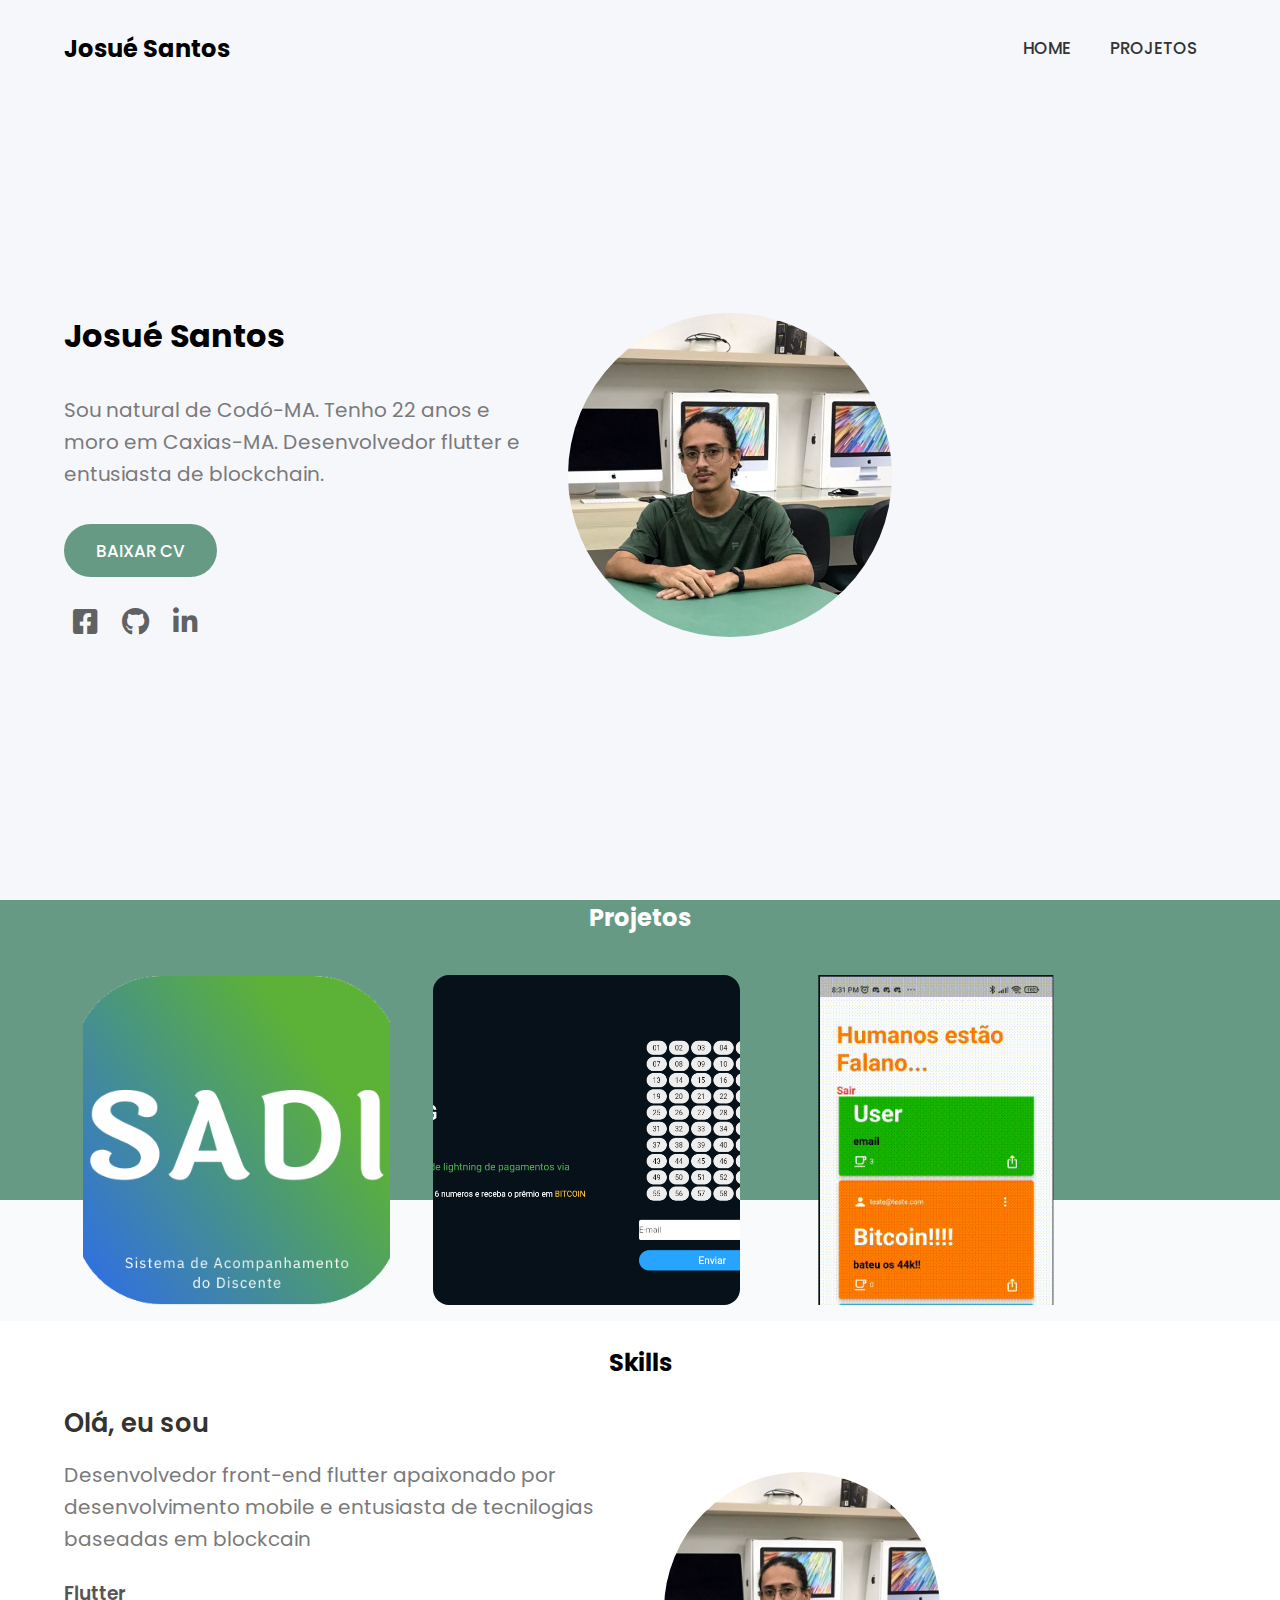
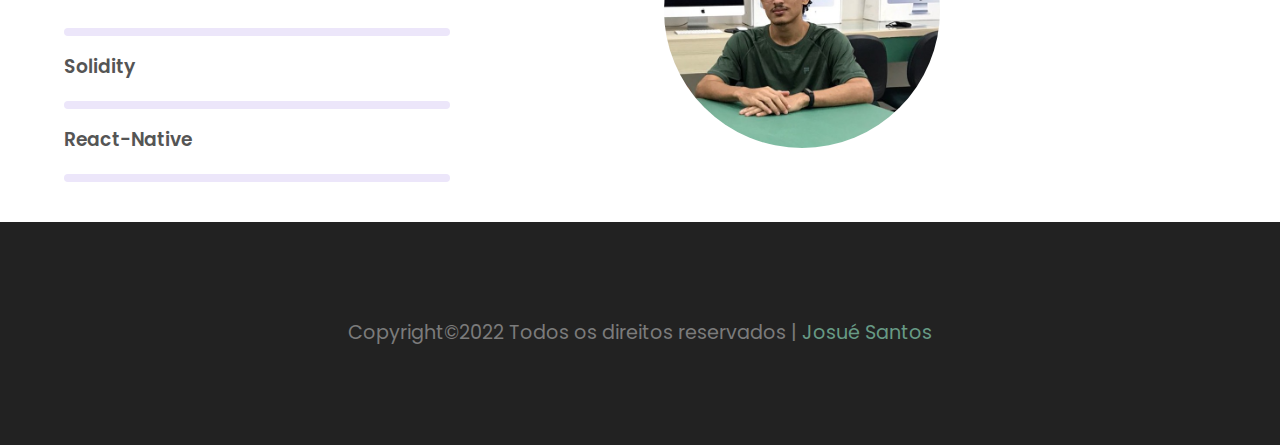
==== portifolio/index.html @ 4d127fe7 "portifolio" ====
<!DOCTYPE html>

<html lang="pt-br">

<head>
  <meta charset="UTF-8" />
  <meta name="viewport" content="width=device-width, initial-scale=1.0" />
  <title>Josué Santos</title>
  <link rel="stylesheet" href="https://cdnjs.cloudflare.com/ajax/libs/font-awesome/5.15.1/css/all.min.css" />
  <link rel="stylesheet" href="https://unpkg.com/swiper/swiper-bundle.min.css" />
  <link rel="stylesheet" href="./css/style.css" />
</head>

<body>
  <main>
    <header id="header">
      <nav>
        <div class="container">
          <div>
            <h2><span>Josué Santos</span></h2>
          </div>

          <div class="links">
            <ul>
              <li>
                <a href="#header">Home</a>
              </li>
              <li>
                <a href="#projetos">Projetos</a>
              </li>
            </ul>
          </div>
        </div>
      </nav>

      <div class="header-content">
        <div class="container grid-2">
          <div class="column-1">
            <h1 class="header-title">Josué Santos</h1>
            <p class="text">
              Sou natural de Codó-MA. Tenho 22 anos e
              moro em Caxias-MA. Desenvolvedor flutter e entusiasta de blockchain.
            </p>
            <a href="#" class="btn">Baixar CV</a>
            <div class="social">
              <a href="https://www.facebook.com/j.santosk8/"><i class="fab fa-facebook-square"></i></a>
              <a href="https://github.com/orcus69/"><i class="fab fa-github"></i></a>
              <a href="https://www.linkedin.com/in/josuessantos/"><i class="fab fa-linkedin-in"></i></a>
          </div>
          </div>

          <div class="column-2">
            <img src="./img/eu.png" style = " border-radius: 50%;" alt="" />
          </div>
        </div>
      </div>
    </header>
    <section class="portfolio section" id="projetos">
      <div class="background-bg">

      </div>

      <div class="container">
        <div class="section-header">
          <h2 class="title">Projetos</h2>
        </div>



        <div class="grid">
          <div class="grid-item">
            <div class="gallery-image">
              
              <img src="./img/portfolio/port1.png" alt="" />
              <div class="img-overlay">
                <a style="color: white;" href="https://github.com/orcus69/sisAcomp">
                  <div class="img-description">
                    <h3>SADI</h3>
                    <h5>Sistema de Acompanhamento do Discente</h5>
                  </div>
                </a>
              </div>
            </div>
          </div>
          <div class="grid-item">
            <div class="gallery-image">
              <img src="./img/portfolio/port2.png" alt="" />
              <div class="img-overlay">
                <a style="color: white;" href="https://github.com/orcus69/lightning_lotery">
                  <div class="img-description">
                    <h3>Lightning Loterry</h3>
                    <h5>Loteria baseado na Lightning Network</h5>
                  </div>
                </a>
              </div>
            </div>
          </div>
          <div class="grid-item">
            <div class="gallery-image">
              <img src="./img/portfolio/port3.png" alt="" />
              <div class="img-overlay">
                <a style="color: white;" href="https://github.com/orcus69/humanTalk-Flutter">
                  <div class="img-description">
                    <h3>Human Talk</h3>
                    <h5>Rede social baseado no tumblr</h5>
                  </div>
                </a>
              </div>
            </div>
          </div>
        </div>
      </div>
    </section>

    <section class="about section" id="about">
      <div class="container">
        <div class="section-header">
          <h2 class="title">Skills</h2>
        </div>

        <div class="section-body grid-2">
          <div class="column-1">
            <h3 class="title-sm">Olá, eu sou</h3>
            <p class="text">
              Desenvolvedor front-end flutter apaixonado por desenvolvimento mobile e entusiasta de tecnilogias baseadas
              em blockcain
            </p>
            <div class="skills">
              <div class="skill">
                <h3 class="skill-title">Flutter</h3>
                <div class="skill-bar">
                  <div class="skill-progress" data-progress="80%"></div>
                </div>
              </div>
              <div class="skill">
                <h3 class="skill-title">Solidity</h3>
                <div class="skill-bar">
                  <div class="skill-progress" data-progress="20%"></div>
                </div>
              </div>
              <div class="skill">
                <h3 class="skill-title">React-Native</h3>
                <div class="skill-bar">
                  <div class="skill-progress" data-progress="50%"></div>
                </div>
              </div>
            </div>
          </div>

          <div class="column-2">
            <img src="./img/eu.png" style = " border-radius: 50%;" class="z-index" alt="" />
          </div>
        </div>
      </div>
    </section>
  </main>

  <footer class="footer">
      <center class="copyright">
        <p class="text">
          Copyright&copy;2022 Todos os direitos reservados | <span>Josué Santos</span>
        </p>
      </center>
  </footer>
</body>

</html>
---- portifolio/css/style.css ----
@import url("https://fonts.googleapis.com/css2?family=Poppins:wght@100;200;300;400;500;600;700;800;900&display=swap");

:root {
  --dark-one: #333;
  --dark-two: #7a7a7a;
  --main-color: #679a85;
  --light-one: #fff;
  --light-two: #f9fafb;
  --light-three: #f6f7fb;
}

/* Genral Styles */

*,
*::before,
*::after {
  margin: 0;
  padding: 0;
  box-sizing: border-box;
}

html {
  scroll-behavior: smooth;
}

body,
button,
input,
textarea {
  font-family: "Poppins", sans-serif;
}

a {
  text-decoration: none;
}

ul {
  list-style: none;
}

img {
  width: 50%;
}

.container {
  position: relative;
  z-index: 5;
  max-width: 92rem;
  padding: 0 4rem;
  margin: 0 auto;
}

.stop-scrolling {
  height: 100%;
  overflow: hidden;
}

.grid-2 {
  display: grid;
  grid-template-columns: repeat(2, 1fr);
  align-items: center;
  justify-content: center;
}

.text {
  font-size: 1.25rem;
  color: var(--dark-two);
  line-height: 1.6;
}

.column-1 {
  margin-right: 1.5rem;
}

.column-2 {
  margin-left: 1.5rem;
}

.image {
  position: relative;
  display: flex;
  align-items: center;
  justify-content: center;
  
}

.z-index {
  position: relative;
  z-index: 2;
}

.section-header {
  text-align: center;
  margin-bottom: 1.5rem;
}


.section-header .text {
  max-width: 600px;
  margin: 0 auto;
}

.title-sm {
  color: var(--dark-one);
  font-weight: 600;
  font-size: 1.6rem;
}

.btn {
  display: inline-block;
  padding: 0.85rem 2rem;
  background-color: var(--main-color);
  color: var(--light-one);
  border-radius: 2rem;
  font-size: 1.05rem;
  text-transform: uppercase;
  font-weight: 500;
  transition: 0.3s;
}

.btn:hover {
  background-color: #6b44e0;
}

.btn.small {
  padding: 0.7rem 1.8rem;
  font-size: 1rem;
}

/* End Genral Styles */

/* Header */

header {
  width: 100%;
  background-color: var(--light-three);
  overflow: hidden;
  position: relative;
}

nav {
  width: 100%;
  position: relative;
  z-index: 50;
}

nav .container {
  display: flex;
  justify-content: space-between;
  height: 6rem;
  align-items: center;
}

.links ul {
  display: flex;
}

.links a {
  display: inline-block;
  padding: 0.9rem 1.2rem;
  color: var(--dark-one);
  font-size: 1.05rem;
  text-transform: uppercase;
  font-weight: 500;
  line-height: 1;
  transition: 0.3s;
}

.links a.active {
  background-color: var(--main-color);
  color: var(--light-one);
  border-radius: 2rem;
  font-size: 1rem;
  padding: 0.9rem 2.1rem;
  margin-left: 1rem;
}

.links a:hover {
  color: var(--main-color);
}

.links a.active:hover {
  color: var(--light-one);
  background-color: #6b44e0;
}

.header-content .container.grid-2 {
  grid-template-columns: 2.5fr 3.5fr;
  min-height: calc(100vh - 6rem);
  padding-bottom: 2.5rem;
  text-align: left;
}

.header-content .text {
  margin: 2.15rem 0;
}

/* Portfolio */

.portfolio {
  position: relative;
  width: 100%;
  background-color: var(--light-two);
}

.background-bg {
  position: absolute;
  width: 100%;
  height: 300px;
  top: 0;
  left: 0;
  background-color: var(--main-color);
}

.portfolio .title,
.portfolio .title:before {
  color: var(--light-one);
}

.portfolio .title:after {
  background-color: var(--light-one);
}


.grid {
  width: 100%;
  margin: 1.5rem 0;
}

.grid-item {
  width: 30%;
  height: 30%;
  padding: 1rem 1.2rem;
  display: inline-flex;
  justify-content: center;
}

.gallery-image {
  position: relative;
  overflow: hidden;
  border-radius: 16px;
  height: 330px;
  width: 100%;
  cursor: pointer;
}

.gallery-image img {
  position: absolute;
  height: 100%;
  width: initial;
  top: 50%;
  left: 50%;
  transform: translate(-50%, -50%);
  transform-origin: center;
  transition: 0.5s;
}

.gallery-image .img-overlay {
  position: absolute;
  width: 100%;
  height: 100%;
  top: 0;
  left: 0;
  z-index: 2;
  color: var(--light-one);
  background-color: rgba(109, 168, 133, 0.55);
  display: flex;
  flex-direction: column;
  align-items: center;
  justify-content: flex-end;
  padding: 2rem 3.2rem;
  opacity: 0;
  transition: 0.5s;
}

.img-description {
  width: 100%;
}

.gallery-image:hover .img-overlay {
  opacity: 1;
}

.gallery-image:hover img {
  transform: translate(-50%, -50%) scale(1.1);
}

/* End Portfolio */

/* About */

.about {
  overflow: hidden;
}

.about img {
  max-width: 400px;
}

.about .text {
  margin-top: 1rem;
}

.skills {
  margin: 1.5rem 0 2.5rem 0;
}

.skill {
  margin: 1rem 0;
}

.skill-title {
  color: #555;
  font-weight: 600;
  margin-bottom: 20px;
}

.skill-bar {
  width: 70%;
  height: 8px;
  border-radius: 4px;
  background-color: #ece6fa;
  position: relative;
  overflow: hidden;
}

.skill-progress {
  position: absolute;
  height: 100%;
  width: 0%;
  top: 0;
  left: 0;
  background-color: var(--main-color);
  transition: 1s;
}

.about .column-1 {
  position: relative;
}
/* End About */

/* Footer */

.footer {
  background-color: #222;
  padding: 6rem 0;
}

.copyright .text {
  color: #7b7b7b;
  font-size: 1.2rem;
  display: inline-block;
  text-align: center;
}

.copyright .text span {
  color: var(--main-color);
  cursor: pointer;
}

.social{
  margin-left: 2%;
  margin-top: 25px;
}
.social a{
  font-size: 28px;
  color: #606163;
  margin-right: 20px;
}
.social a:hover{
  color: #ff4321;
}
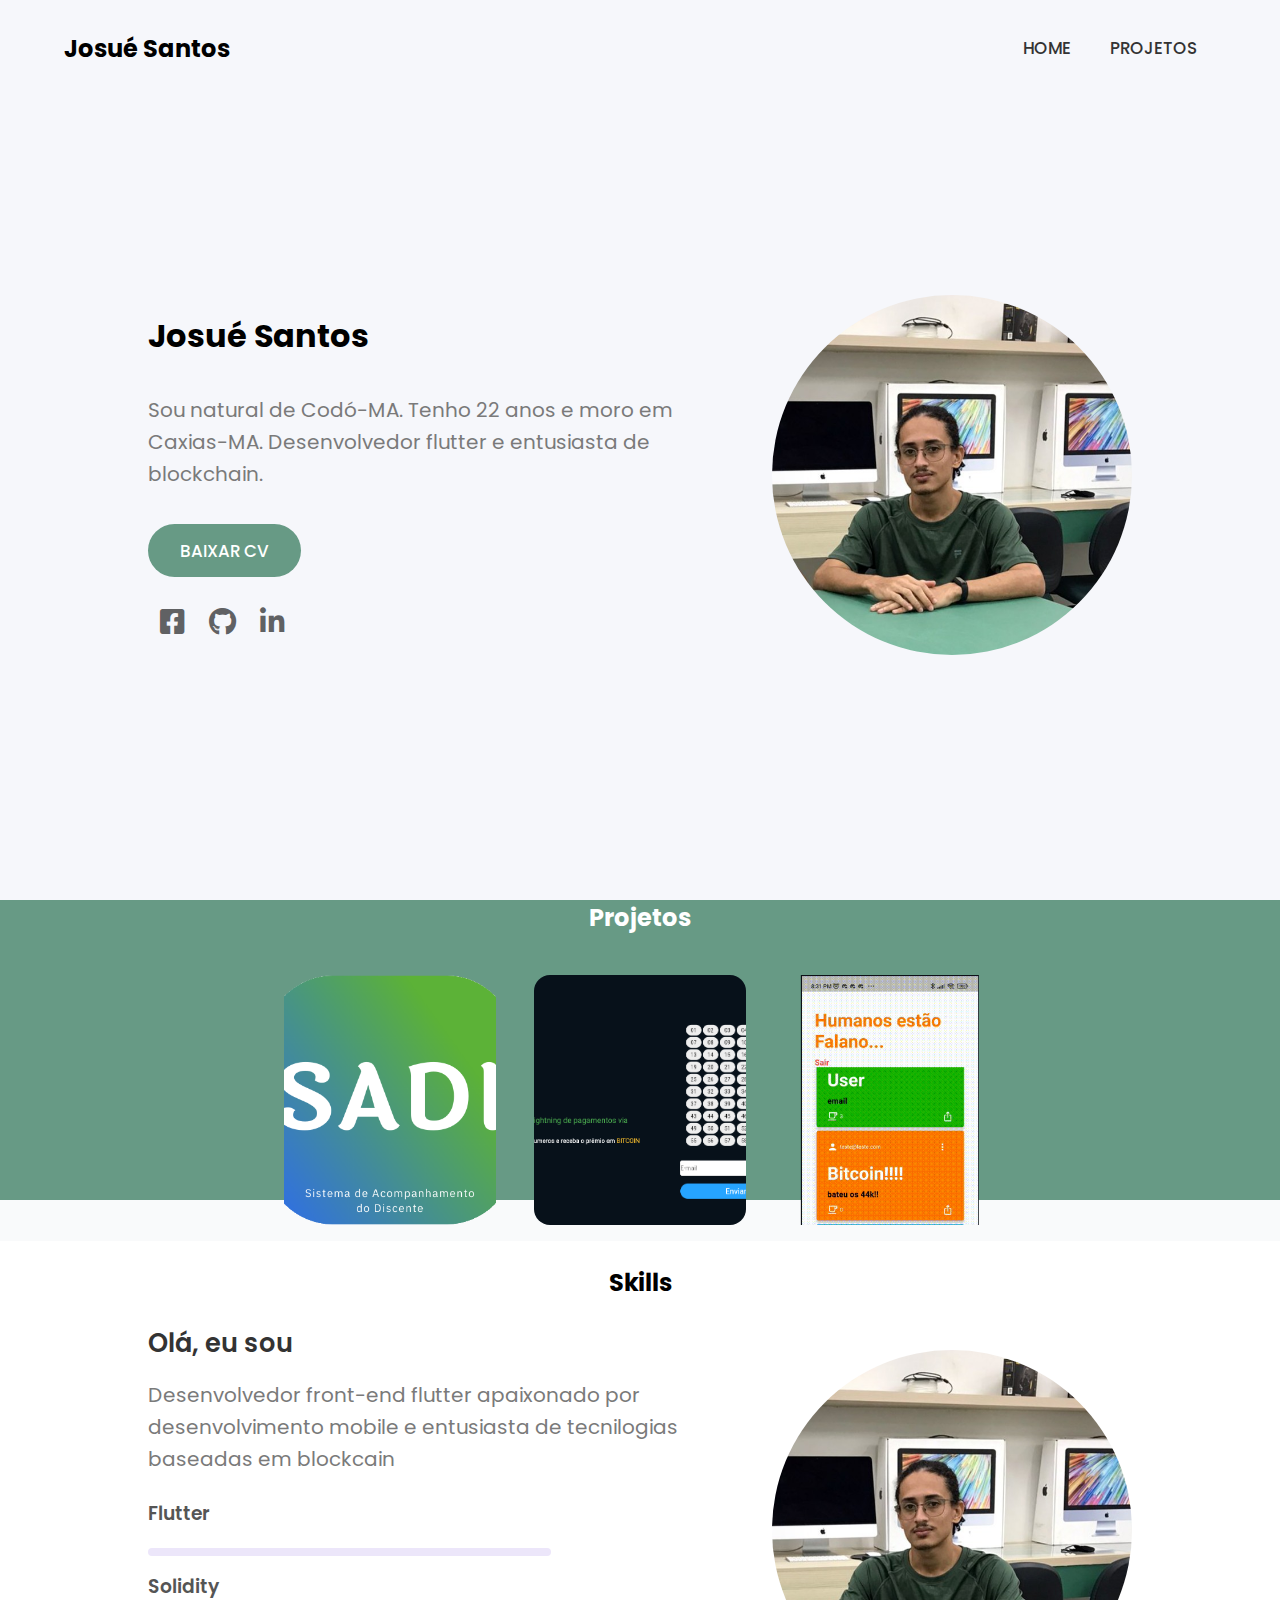
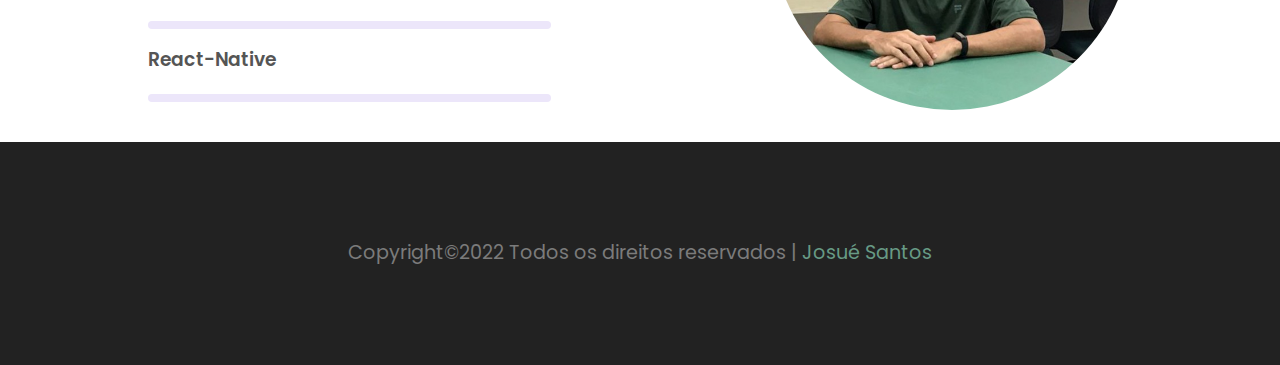
==== commit b40791c6: "responsive-wrapper" ====
--- a/portifolio/index.html
+++ b/portifolio/index.html
@@ -36,7 +36,7 @@
       <div class="header-content">
         <div class="container grid-2">
           <div class="column-1">
-            <h1 class="header-title">Josué Santos</h1>
+            <h1 class="">Josué Santos</h1>
             <p class="text">
               Sou natural de Codó-MA. Tenho 22 anos e
               moro em Caxias-MA. Desenvolvedor flutter e entusiasta de blockchain.
@@ -46,11 +46,11 @@
               <a href="https://www.facebook.com/j.santosk8/"><i class="fab fa-facebook-square"></i></a>
               <a href="https://github.com/orcus69/"><i class="fab fa-github"></i></a>
               <a href="https://www.linkedin.com/in/josuessantos/"><i class="fab fa-linkedin-in"></i></a>
-          </div>
+            </div>
           </div>
 
           <div class="column-2">
-            <img src="./img/eu.png" style = " border-radius: 50%;" alt="" />
+            <img src="./img/eu.png" style=" border-radius: 50%;" alt="" />
           </div>
         </div>
       </div>
@@ -70,7 +70,7 @@
         <div class="grid">
           <div class="grid-item">
             <div class="gallery-image">
-              
+
               <img src="./img/portfolio/port1.png" alt="" />
               <div class="img-overlay">
                 <a style="color: white;" href="https://github.com/orcus69/sisAcomp">
@@ -148,7 +148,7 @@
           </div>
 
           <div class="column-2">
-            <img src="./img/eu.png" style = " border-radius: 50%;" class="z-index" alt="" />
+            <img src="./img/eu.png" style=" border-radius: 50%;" class="z-index" alt="" />
           </div>
         </div>
       </div>
@@ -156,11 +156,11 @@
   </main>
 
   <footer class="footer">
-      <center class="copyright">
-        <p class="text">
-          Copyright&copy;2022 Todos os direitos reservados | <span>Josué Santos</span>
-        </p>
-      </center>
+    <center class="copyright">
+      <p class="text">
+        Copyright&copy;2022 Todos os direitos reservados | <span>Josué Santos</span>
+      </p>
+    </center>
   </footer>
 </body>
 
--- a/portifolio/css/style.css
+++ b/portifolio/css/style.css
@@ -39,7 +39,7 @@
 }
 
 img {
-  width: 50%;
+  width: 360px;
 }
 
 .container {
@@ -56,7 +56,8 @@
 }
 
 .grid-2 {
-  display: grid;
+  display: flex;
+  flex-wrap: wrap;
   grid-template-columns: repeat(2, 1fr);
   align-items: center;
   justify-content: center;
@@ -70,10 +71,12 @@
 
 .column-1 {
   margin-right: 1.5rem;
+  max-width: 50%;
 }
 
 .column-2 {
   margin-left: 1.5rem;
+  position: relative;
 }
 
 .image {
@@ -189,6 +192,8 @@
   min-height: calc(100vh - 6rem);
   padding-bottom: 2.5rem;
   text-align: left;
+  display: flex;
+  flex-wrap: wrap-reverse;
 }
 
 .header-content .text {
@@ -225,21 +230,24 @@
 .grid {
   width: 100%;
   margin: 1.5rem 0;
+  display: flex;
+  flex-wrap: wrap;
+  justify-content: center;
+  
 }
 
 .grid-item {
-  width: 30%;
-  height: 30%;
+  width: 250px;
   padding: 1rem 1.2rem;
-  display: inline-flex;
-  justify-content: center;
+  justify-items: start;
+  
 }
 
 .gallery-image {
   position: relative;
   overflow: hidden;
   border-radius: 16px;
-  height: 330px;
+  height: 250px;
   width: 100%;
   cursor: pointer;
 }
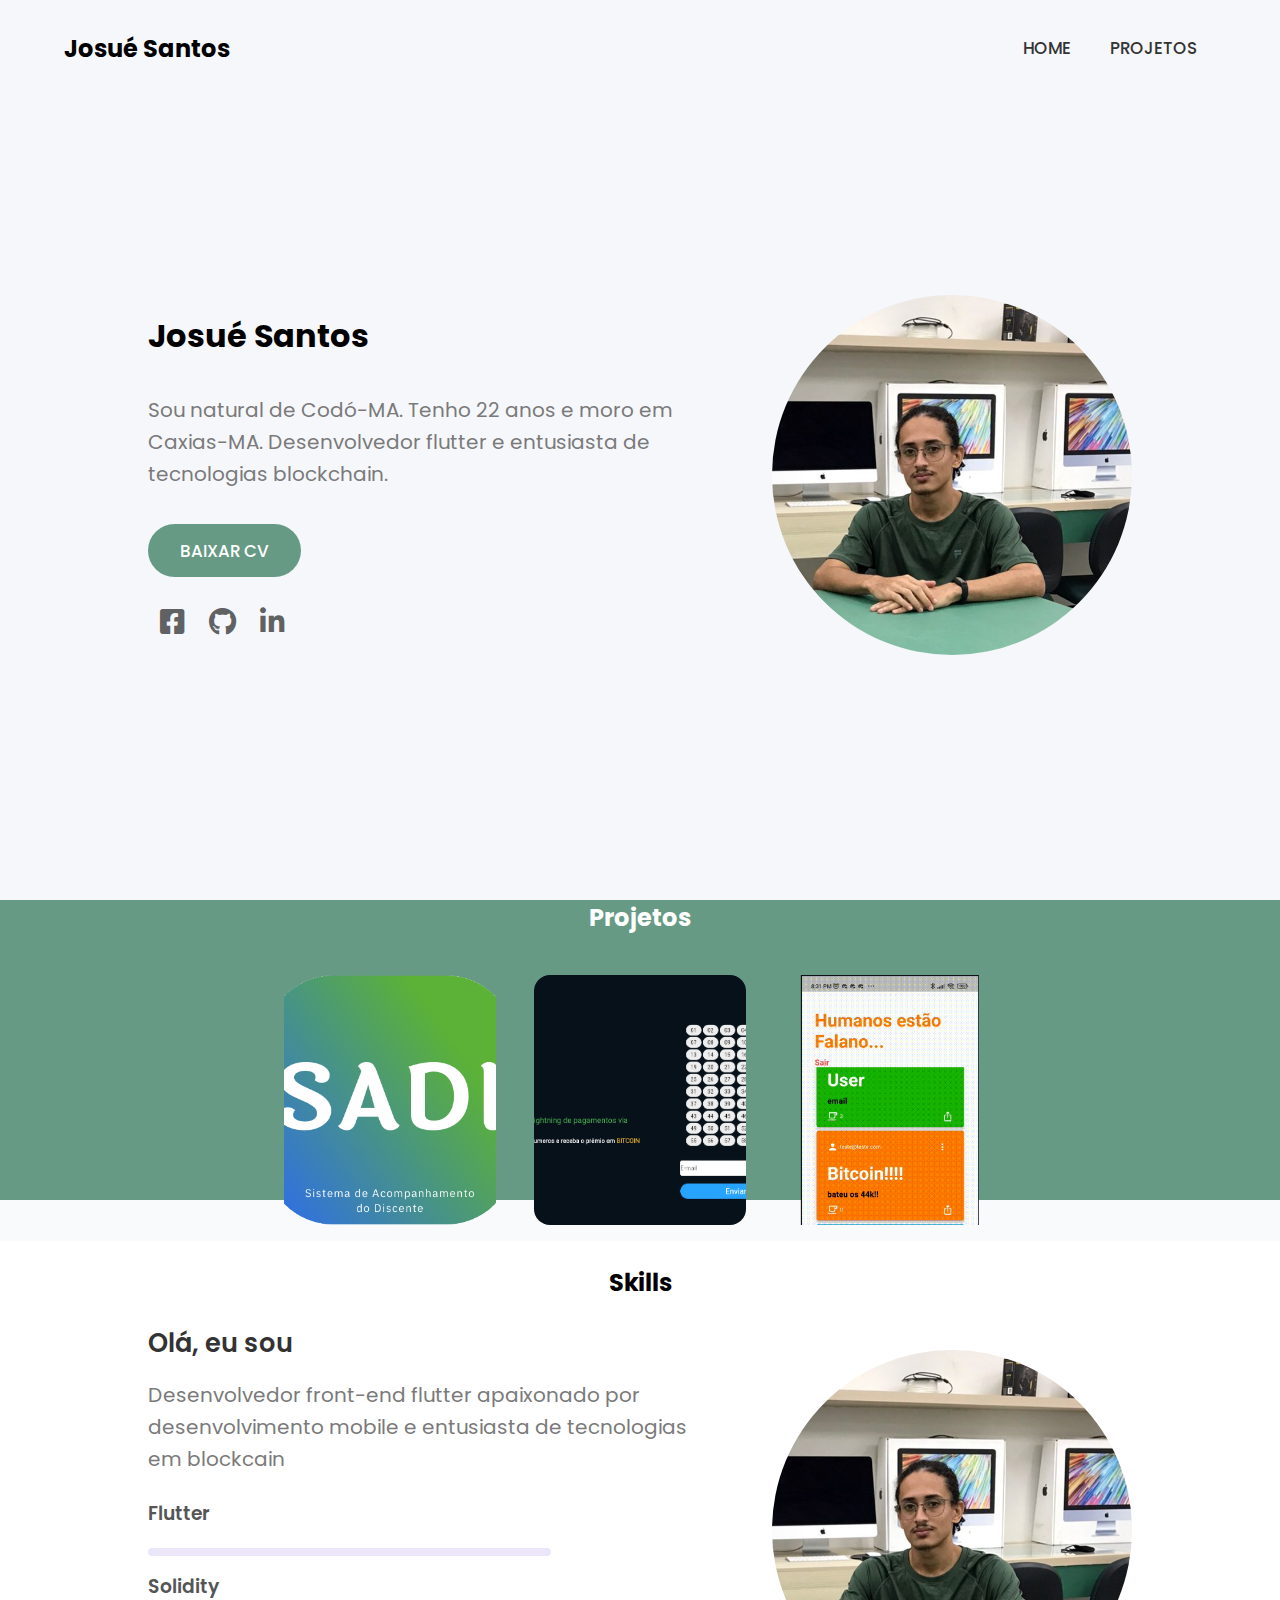
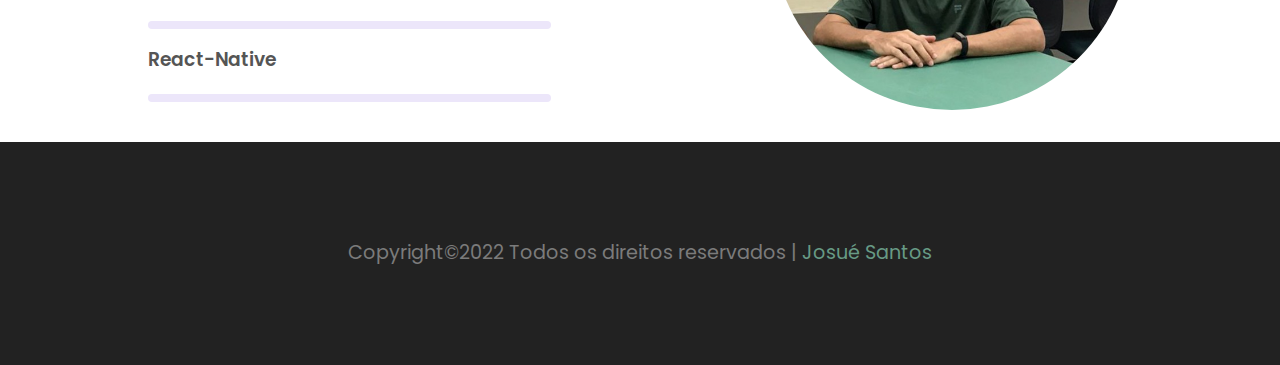
==== commit bcb0c98a: "portifolio-bootstrap" ====
--- a/portifolio/index.html
+++ b/portifolio/index.html
@@ -39,7 +39,7 @@
             <h1 class="">Josué Santos</h1>
             <p class="text">
               Sou natural de Codó-MA. Tenho 22 anos e
-              moro em Caxias-MA. Desenvolvedor flutter e entusiasta de blockchain.
+              moro em Caxias-MA. Desenvolvedor flutter e entusiasta de tecnologias blockchain.
             </p>
             <a href="#" class="btn">Baixar CV</a>
             <div class="social">
@@ -122,7 +122,7 @@
           <div class="column-1">
             <h3 class="title-sm">Olá, eu sou</h3>
             <p class="text">
-              Desenvolvedor front-end flutter apaixonado por desenvolvimento mobile e entusiasta de tecnilogias baseadas
+              Desenvolvedor front-end flutter apaixonado por desenvolvimento mobile e entusiasta de tecnologias
               em blockcain
             </p>
             <div class="skills">
